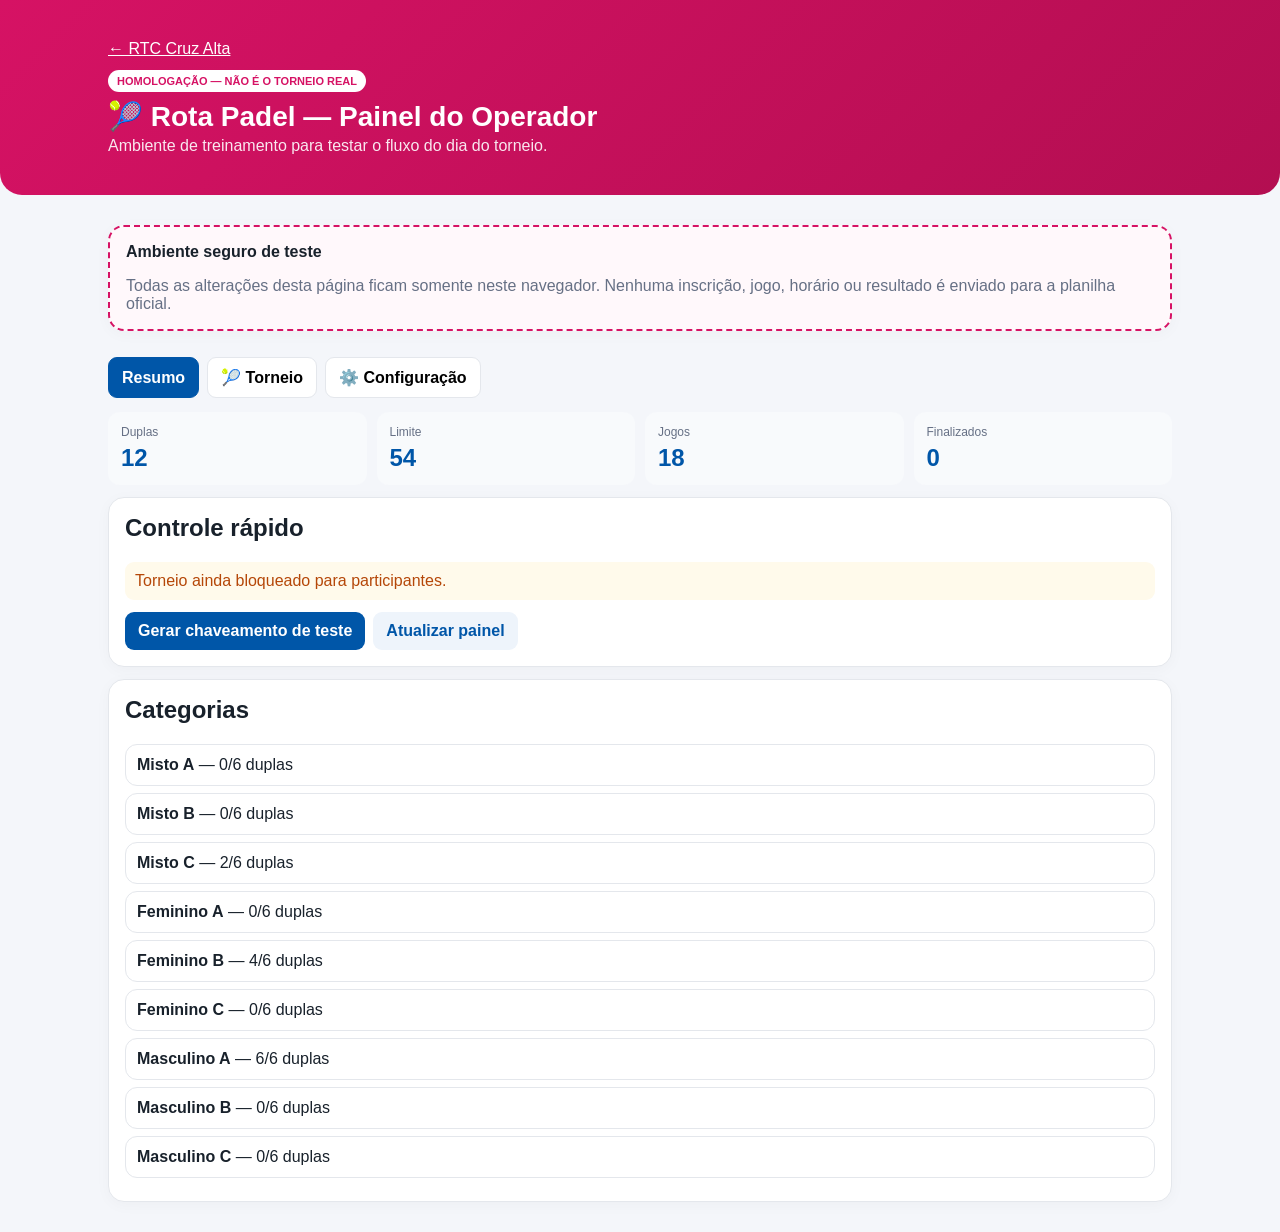
==== admin-rotapadel-homologacao.html @ 43662767 "Cria ambiente de homologação do painel Rota Padel" ====
<!DOCTYPE html>
<html lang="pt-BR">
<head>
<meta charset="UTF-8">
<meta name="viewport" content="width=device-width,initial-scale=1">
<title>Rota Padel — Homologação</title>
<style>
:root{--pink:#D61264;--blue:#0056A8;--bg:#f4f6fa;--text:#18212b;--muted:#667085;--card:#fff;--line:#e4e7ec;--ok:#067647;--warn:#b54708;--danger:#b42318}
*{box-sizing:border-box}body{margin:0;background:var(--bg);color:var(--text);font-family:Arial,sans-serif}button,input,select{font:inherit}
.wrap{max-width:1100px;margin:auto;padding:18px}.top{background:linear-gradient(135deg,var(--pink),#b30e51);color:#fff;padding:22px 18px;border-radius:0 0 22px 22px}.top h1{margin:8px 0 4px;font-size:28px}.top p{margin:0;opacity:.9}
.badge{display:inline-block;background:#fff;color:var(--pink);padding:5px 9px;border-radius:99px;font-size:11px;font-weight:800}.card{background:#fff;border:1px solid var(--line);border-radius:16px;padding:16px;margin:12px 0;box-shadow:0 3px 15px #00000008}
.grid{display:grid;grid-template-columns:repeat(4,1fr);gap:10px}.stat{background:#f8fafc;border-radius:12px;padding:13px}.stat span{display:block;color:var(--muted);font-size:12px}.stat b{display:block;color:var(--blue);font-size:24px;margin-top:5px}
.grid2{display:grid;grid-template-columns:1fr 1fr;gap:12px}label{display:block;font-size:12px;font-weight:700;margin:0 0 6px}.input,.select{width:100%;padding:11px;border:1px solid #d0d5dd;border-radius:9px;background:#fff}.btn{border:0;border-radius:9px;padding:10px 13px;background:var(--blue);color:#fff;font-weight:700;cursor:pointer}.btn.pink{background:var(--pink)}.btn.alt{background:#eef4fb;color:var(--blue)}.btn.danger{background:#fef3f2;color:var(--danger)}
.actions{display:flex;gap:8px;flex-wrap:wrap}.muted{color:var(--muted)}.notice{padding:10px;border-radius:9px;margin-top:10px}.ok{background:#ecfdf3;color:var(--ok)}.warn{background:#fffaeb;color:var(--warn)}.err{background:#fef3f2;color:var(--danger)}
.tabs{display:flex;gap:8px;overflow:auto;padding:14px 0}.tabs button{border:1px solid var(--line);background:#fff;padding:10px 13px;border-radius:9px;font-weight:700;white-space:nowrap;cursor:pointer}.tabs button.active{background:var(--blue);color:#fff;border-color:var(--blue)}
.match{border:1px solid var(--line);border-radius:12px;padding:13px;margin:9px 0}.match-top{display:flex;justify-content:space-between;gap:8px;flex-wrap:wrap}.pill{display:inline-block;padding:4px 7px;border-radius:99px;background:#eef4fb;color:var(--blue);font-size:11px;font-weight:700}.pill.ok{background:#ecfdf3;color:var(--ok)}.pill.warn{background:#fffaeb;color:var(--warn)}
.score{display:grid;grid-template-columns:1fr repeat(6,65px);gap:7px;align-items:end;margin-top:10px}.score input{width:100%}.category{border:1px solid var(--line);border-radius:12px;padding:11px;margin:7px 0}
.demo{border:2px dashed var(--pink);background:#fff8fb}.hidden{display:none!important}
@media(max-width:800px){.grid{grid-template-columns:repeat(2,1fr)}.grid2{grid-template-columns:1fr}.score{grid-template-columns:1fr 1fr 1fr}}
</style>
</head>
<body>
<header class="top"><div class="wrap">
<a href="index.html" style="color:#fff">← RTC Cruz Alta</a>
<div style="margin-top:12px"><span class="badge">HOMOLOGAÇÃO — NÃO É O TORNEIO REAL</span></div>
<h1>🎾 Rota Padel — Painel do Operador</h1>
<p>Ambiente de treinamento para testar o fluxo do dia do torneio.</p>
</div></header>

<main class="wrap">
<section class="card demo">
<strong>Ambiente seguro de teste</strong>
<p class="muted" style="margin-bottom:0">Todas as alterações desta página ficam somente neste navegador. Nenhuma inscrição, jogo, horário ou resultado é enviado para a planilha oficial.</p>
</section>

<nav class="tabs">
<button class="active" onclick="aba('inicio',this)">Resumo</button>
<button onclick="aba('torneio',this)">🎾 Torneio</button>
<button onclick="aba('config',this)">⚙️ Configuração</button>
</nav>

<section id="inicio">
<div class="grid">
<div class="stat"><span>Duplas</span><b id="totalDuplas">0</b></div>
<div class="stat"><span>Limite</span><b>54</b></div>
<div class="stat"><span>Jogos</span><b id="totalJogos">0</b></div>
<div class="stat"><span>Finalizados</span><b id="totalFinalizados">0</b></div>
</div>
<div class="card">
<h2 style="margin-top:0">Controle rápido</h2>
<div id="statusGeral" class="notice warn"></div>
<div class="actions" style="margin-top:12px">
<button class="btn" onclick="gerarChaveamento()">Gerar chaveamento de teste</button>
<button class="btn alt" onclick="carregar()">Atualizar painel</button>
</div>
<div id="geracaoMsg"></div>
</div>
<div class="card">
<h2 style="margin-top:0">Categorias</h2>
<div id="categoriasResumo"></div>
</div>
</section>

<section id="torneio" class="hidden">
<div class="card">
<div class="grid2">
<div><label>Categoria</label><select id="categoria" class="select" onchange="renderTorneio()"></select></div>
<div><label>Filtro</label><select id="fase" class="select" onchange="renderTorneio()"><option value="">Todas as fases</option><option>Chave A</option><option>Chave B</option><option>Semifinal</option><option>Final</option></select></div>
</div>
</div>

<div class="card">
<h2 style="margin:0">Classificação das chaves</h2>
<p class="muted">Simule a escolha dos classificados para as semifinais.</p>
<div class="grid2">
<div><h3>Chave A</h3><label>1º lugar</label><select id="a1" class="select"></select><label style="margin-top:8px">2º lugar</label><select id="a2" class="select"></select></div>
<div><h3>Chave B</h3><label>1º lugar</label><select id="b1" class="select"></select><label style="margin-top:8px">2º lugar</label><select id="b2" class="select"></select></div>
</div>
<div class="actions" style="margin-top:12px"><button class="btn" onclick="salvarClassificacao()">Salvar classificação</button></div>
<div id="classMsg"></div>
</div>

<div class="card">
<h2 style="margin:0">🎾 Controle das partidas</h2>
<p class="muted">Teste o fluxo: Agendado → Em jogo → Finalizado.</p>
<div id="aoVivoAdmin" class="notice warn"></div>
<div id="listaJogos"></div>
</div>
</section>

<section id="config" class="hidden">
<div class="card">
<h2 style="margin-top:0">Liberação</h2>
<label>Data e hora</label><input id="release" class="input" type="datetime-local">
<div id="releaseAtual" class="notice warn"></div>
<div class="actions" style="margin-top:10px"><button class="btn" onclick="salvarLiberacao()">Salvar</button><button class="btn alt" onclick="liberarAgora()">Liberar agora</button></div>
</div>
<div class="card">
<h2 style="margin-top:0">Teste controlado</h2>
<p class="muted">Use estes botões para preparar diferentes cenários de operação.</p>
<div class="actions">
<button class="btn alt" onclick="cenarioInicial()">Reiniciar cenário</button>
<button class="btn pink" onclick="cenarioAoVivo()">Criar partida em andamento</button>
<button class="btn alt" onclick="cenarioFinal()">Criar partida finalizada</button>
</div>
<div id="cenarioMsg"></div>
</div>
<div class="card">
<h2 style="margin-top:0">Chaveamento</h2>
<p class="muted">Zera somente os jogos de homologação. As duplas de teste permanecem.</p>
<button class="btn danger" onclick="zerarChaveamento()">Zerar jogos de teste</button>
<div id="zerarMsg"></div>
</div>
</section>
</main>

<script>
const CATEGORIAS=['Misto A','Misto B','Misto C','Feminino A','Feminino B','Feminino C','Masculino A','Masculino B','Masculino C'];
const STORAGE='rtc_rotapadel_homologacao_v1';
let estado={duplas:[],jogos:[],release:null};

function esc(s){return String(s??'').replace(/[&<>"']/g,m=>({'&':'&amp;','<':'&lt;','>':'&gt;','"':'&quot;',"'":'&#039;'}[m]));}
function salvar(){localStorage.setItem(STORAGE,JSON.stringify(estado));}
function carregar(){const salvo=localStorage.getItem(STORAGE);if(salvo){try{estado=JSON.parse(salvo)}catch(e){}}if(!estado.duplas?.length)cenarioInicial(false);renderResumo();renderTorneio();renderConfig();}
function aba(id,b){document.querySelectorAll('main>section[id]').forEach(x=>x.classList.add('hidden'));document.getElementById(id).classList.remove('hidden');document.querySelectorAll('.tabs button').forEach(x=>x.classList.remove('active'));b.classList.add('active');if(id==='torneio')renderTorneio();}
function msg(id,text,tipo='ok'){const e=document.getElementById(id);if(!e)return;e.className='notice '+tipo;e.textContent=text;}

function cenarioInicial(mostrar=true){
  estado={
    release:new Date(Date.now()+30*60*1000).toISOString(),
    duplas:[
      {id:'H001',categoriaCompleta:'Masculino A',nome:'João / Pedro'},
      {id:'H002',categoriaCompleta:'Masculino A',nome:'Lucas / Rafael'},
      {id:'H003',categoriaCompleta:'Masculino A',nome:'Bruno / Diego'},
      {id:'H004',categoriaCompleta:'Masculino A',nome:'Caio / André'},
      {id:'H005',categoriaCompleta:'Masculino A',nome:'Felipe / Vitor'},
      {id:'H006',categoriaCompleta:'Masculino A',nome:'Gustavo / Matheus'},
      {id:'H007',categoriaCompleta:'Feminino B',nome:'Ana / Bia'},
      {id:'H008',categoriaCompleta:'Feminino B',nome:'Clara / Dani'},
      {id:'H009',categoriaCompleta:'Feminino B',nome:'Julia / Luiza'},
      {id:'H010',categoriaCompleta:'Feminino B',nome:'Marina / Carol'},
      {id:'H011',categoriaCompleta:'Misto C',nome:'Nina / Eduardo'},
      {id:'H012',categoriaCompleta:'Misto C',nome:'Paula / Henrique'}
    ],
    jogos:[],
    release:new Date(Date.now()+30*60*1000).toISOString()
  };
  gerarJogosMock(false);
  salvar();carregar();
  if(mostrar)msg('cenarioMsg','Cenário reiniciado com dados fictícios.');
}

function gerarJogosMock(salvarEstado=true){
  const novas=[];
  const grupos=['Masculino A','Feminino B','Misto C'];
  grupos.forEach(cat=>{
    const ds=estado.duplas.filter(d=>d.categoriaCompleta===cat);
    if(ds.length<4)return;
    const a=ds.slice(0,3),b=ds.slice(3,6);
    let ordem=1;
    [[a[0],a[1]],[a[0],a[2]],[a[1],a[2]]].forEach(p=>novas.push(jogo(cat,'Chave A',ordem++,p[0],p[1],1)));
    [[b[0],b[1]],[b[0],b[2]],[b[1],b[2]]].forEach(p=>novas.push(jogo(cat,'Chave B',ordem++,p[0],p[1],1)));
    novas.push(jogo(cat,'Semifinal',1,null,null,2));
    novas.push(jogo(cat,'Semifinal',2,null,null,2));
    novas.push(jogo(cat,'Final',1,null,null,3));
  });
  estado.jogos=novas;
  if(salvarEstado)salvar();
}
function jogo(cat,fase,ordem,d1,d2,dias){
  const base=new Date();base.setHours(base.getHours()+dias*2+ordem);
  return {id:'HJ-'+cat.replace(/\W/g,'')+'-'+fase.replace(/\W/g,'')+'-'+ordem,categoria:cat,fase,ordem,dataHora:base.toISOString(),quadra:'Quadra '+((ordem%3)+1),dupla1:d1?.nome||'',dupla2:d2?.nome||'',status:'Agendado',set1A:'',set1B:'',set2A:'',set2B:'',set3A:'',set3B:''};
}
function gerarChaveamento(){gerarJogosMock();msg('geracaoMsg','Chaveamento de homologação gerado. Nada foi enviado ao sistema oficial.');carregar();}
function zerarChaveamento(){if(!confirm('Zerar somente os jogos de homologação?'))return;estado.jogos=[];salvar();msg('zerarMsg','Jogos de teste zerados.');carregar();}
function renderResumo(){
  document.getElementById('totalDuplas').textContent=estado.duplas.length;
  document.getElementById('totalJogos').textContent=estado.jogos.length;
  document.getElementById('totalFinalizados').textContent=estado.jogos.filter(j=>j.status==='Finalizado').length;
  const liberado=estado.release&&new Date(estado.release)<=new Date();
  msg('statusGeral',liberado?'Torneio liberado para os participantes.':'Torneio ainda bloqueado para participantes.',liberado?'ok':'warn');
  document.getElementById('categoriasResumo').innerHTML=CATEGORIAS.map(c=>{const n=estado.duplas.filter(d=>d.categoriaCompleta===c).length;return '<div class="category"><b>'+esc(c)+'</b> — '+n+'/6 duplas</div>'}).join('');
}
function jogosCat(cat){return estado.jogos.filter(j=>j.categoria===cat).sort((a,b)=>Number(a.ordem)-Number(b.ordem));}
function duplasGrupo(cat,fase){const n=[];jogosCat(cat).filter(j=>j.fase===fase).forEach(j=>[j.dupla1,j.dupla2].forEach(x=>{if(x&&!/^1º|^2º|^Vencedor/.test(String(x))&&!n.includes(x))n.push(x)}));return n;}
function fill(id,opts,val){const e=document.getElementById(id);e.innerHTML='<option value="">Selecione...</option>'+opts.map(x=>'<option value="'+esc(x)+'">'+esc(x)+'</option>').join('');if(val)e.value=val;}
function renderTorneio(){
  const c=document.getElementById('categoria');
  if(!c.options.length)c.innerHTML=CATEGORIAS.map(x=>'<option>'+esc(x)+'</option>').join('');
  const cat=c.value||CATEGORIAS[0];c.value=cat;
  const jogos=jogosCat(cat),a=duplasGrupo(cat,'Chave A'),b=duplasGrupo(cat,'Chave B');
  fill('a1',a);fill('a2',a);fill('b1',b);fill('b2',b);
  const aoVivo=jogos.filter(j=>j.status==='Em jogo');
  document.getElementById('aoVivoAdmin').className='notice '+(aoVivo.length?'warn':'ok');
  document.getElementById('aoVivoAdmin').innerHTML=aoVivo.length?'<b>🔴 Agora em quadra</b><br>'+aoVivo.map(j=>esc(j.quadra)+' — '+esc(j.dupla1)+' × '+esc(j.dupla2)).join('<br>'):'🟢 Nenhuma partida em quadra nesta categoria.';
  const fase=document.getElementById('fase').value,lista=jogos.filter(j=>!fase||j.fase===fase);
  document.getElementById('listaJogos').innerHTML=lista.length?lista.map(j=>cardJogo(j)).join(''):'<p class="muted">Nenhum jogo nesta categoria.</p>';
}
function localDate(v){if(!v)return'';const d=new Date(v);if(isNaN(d))return'';const p=n=>String(n).padStart(2,'0');return d.getFullYear()+'-'+p(d.getMonth()+1)+'-'+p(d.getDate())+'T'+p(d.getHours())+':'+p(d.getMinutes());}
function cardJogo(j){
 return '<div class="match"><div class="match-top"><span class="pill">'+esc(j.fase)+' · Jogo '+esc(j.ordem)+'</span><span class="pill '+(j.status==='Finalizado'?'ok':j.status==='Em jogo'?'warn':'')+'">'+esc(j.status)+'</span></div><div style="font-size:17px;font-weight:700;margin:9px 0">'+esc(j.dupla1||'A definir')+'<br><span class="muted">×</span><br>'+esc(j.dupla2||'A definir')+'</div><div class="grid2"><div><label>Horário</label><input id="dt_'+esc(j.id)+'" class="input" type="datetime-local" value="'+localDate(j.dataHora)+'"></div><div><label>Quadra</label><input id="qd_'+esc(j.id)+'" class="input" value="'+esc(j.quadra||'')+'"></div></div><div class="score"><div><label>Status</label><select id="st_'+esc(j.id)+'" class="select"><option>Agendado</option><option>Em jogo</option><option>Finalizado</option></select></div><div><label>1A</label><input id="s1a_'+esc(j.id)+'" class="input" value="'+esc(j.set1A)+'"></div><div><label>1B</label><input id="s1b_'+esc(j.id)+'" class="input" value="'+esc(j.set1B)+'"></div><div><label>2A</label><input id="s2a_'+esc(j.id)+'" class="input" value="'+esc(j.set2A)+'"></div><div><label>2B</label><input id="s2b_'+esc(j.id)+'" class="input" value="'+esc(j.set2B)+'"></div><div><label>3A</label><input id="s3a_'+esc(j.id)+'" class="input" value="'+esc(j.set3A)+'"></div><div><label>3B</label><input id="s3b_'+esc(j.id)+'" class="input" value="'+esc(j.set3B)+'"></div></div><div class="actions" style="margin-top:9px"><button class="btn" data-id="'+esc(j.id)+'" onclick="salvarJogo(this.dataset.id)">Salvar jogo</button></div></div>';
}
function salvarJogo(id){
  const j=estado.jogos.find(x=>x.id===id);if(!j)return;
  const g=x=>document.getElementById(x+id)?.value.trim()||'';
  const status=document.getElementById('st_'+id).value,quadra=document.getElementById('qd_'+id).value.trim();
  if(status==='Em jogo'&&!quadra){alert('Informe a quadra antes de colocar a partida em jogo.');return;}
  const sets=[[g('s1a_'),g('s1b_')],[g('s2a_'),g('s2b_')],[g('s3a_'),g('s3b_')]];
  if(status==='Finalizado'){
    const completos=sets.filter(s=>s[0]!==''||s[1]!=='');
    if(completos.length<2||completos.some(s=>s[0]===''||s[1]==='')){alert('Informe pelo menos 2 sets completos.');return;}
    let a=0,b=0;for(const s of completos){const x=Number(s[0]),y=Number(s[1]);if(!Number.isFinite(x)||!Number.isFinite(y)||x===y){alert('Confira os placares dos sets.');return}x>y?a++:b++}
    if(a<2&&b<2){alert('A partida precisa ter um vencedor por 2 sets.');return}
    if(a>=2&&b>=2){alert('Placar inválido: há dois vencedores.');return}
  }
  if(status==='Em jogo'){const ocupada=estado.jogos.find(x=>x.id!==id&&x.categoria===j.categoria&&x.status==='Em jogo'&&String(x.quadra).toLowerCase()===quadra.toLowerCase());if(ocupada){alert('Essa quadra já está ocupada.');return}}
  j.status=status;j.quadra=quadra;j.dataHora=document.getElementById('dt_'+id).value;
  j.set1A=g('s1a_');j.set1B=g('s1b_');j.set2A=g('s2a_');j.set2B=g('s2b_');j.set3A=g('s3a_');j.set3B=g('s3b_');
  salvar();renderResumo();renderTorneio();msg('geracaoMsg','Jogo atualizado no ambiente de homologação.'); 
}
function salvarClassificacao(){const cat=document.getElementById('categoria').value,a1=document.getElementById('a1').value,a2=document.getElementById('a2').value,b1=document.getElementById('b1').value,b2=document.getElementById('b2').value;if(!a1||!a2||!b1||!b2){msg('classMsg','Preencha os quatro classificados.','err');return}if(a1===a2||b1===b2){msg('classMsg','1º e 2º da mesma chave não podem ser a mesma dupla.','err');return}const sf=estado.jogos.filter(j=>j.categoria===cat&&j.fase==='Semifinal');if(sf.length<2){msg('classMsg','Gere o chaveamento primeiro.','err');return}sf[0].dupla1=a1;sf[0].dupla2=b2;sf[1].dupla1=b1;sf[1].dupla2=a2;salvar();msg('classMsg','Classificação salva e semifinais preenchidas.');renderTorneio();}
function salvarLiberacao(){const v=document.getElementById('release').value;if(!v)return alert('Informe a data e hora.');estado.release=new Date(v).toISOString();salvar();renderResumo();renderConfig();}
function liberarAgora(){estado.release=new Date().toISOString();salvar();renderResumo();renderConfig();msg('releaseAtual','Torneio liberado agora no ambiente de homologação.','ok');}
function renderConfig(){if(!estado.release)return;const d=new Date(estado.release);document.getElementById('release').value=localDate(d);document.getElementById('releaseAtual').textContent='Atual: '+d.toLocaleString('pt-BR');}
function cenarioAoVivo(){const j=estado.jogos.find(x=>x.categoria==='Masculino A'&&x.fase==='Chave A');if(!j)return;j.status='Em jogo';j.quadra='Quadra 1';salvar();renderResumo();renderTorneio();msg('cenarioMsg','Cenário criado: uma partida está em jogo na Quadra 1.');}
function cenarioFinal(){const j=estado.jogos.find(x=>x.categoria==='Masculino A'&&x.fase==='Chave A');if(!j)return;j.status='Finalizado';j.quadra='Quadra 1';j.set1A='6';j.set1B='3';j.set2A='6';j.set2B='4';j.set3A='';j.set3B='';salvar();renderResumo();renderTorneio();msg('cenarioMsg','Cenário criado: partida finalizada com 2 sets a 0.');}

carregar();
</script>
</body>
</html>
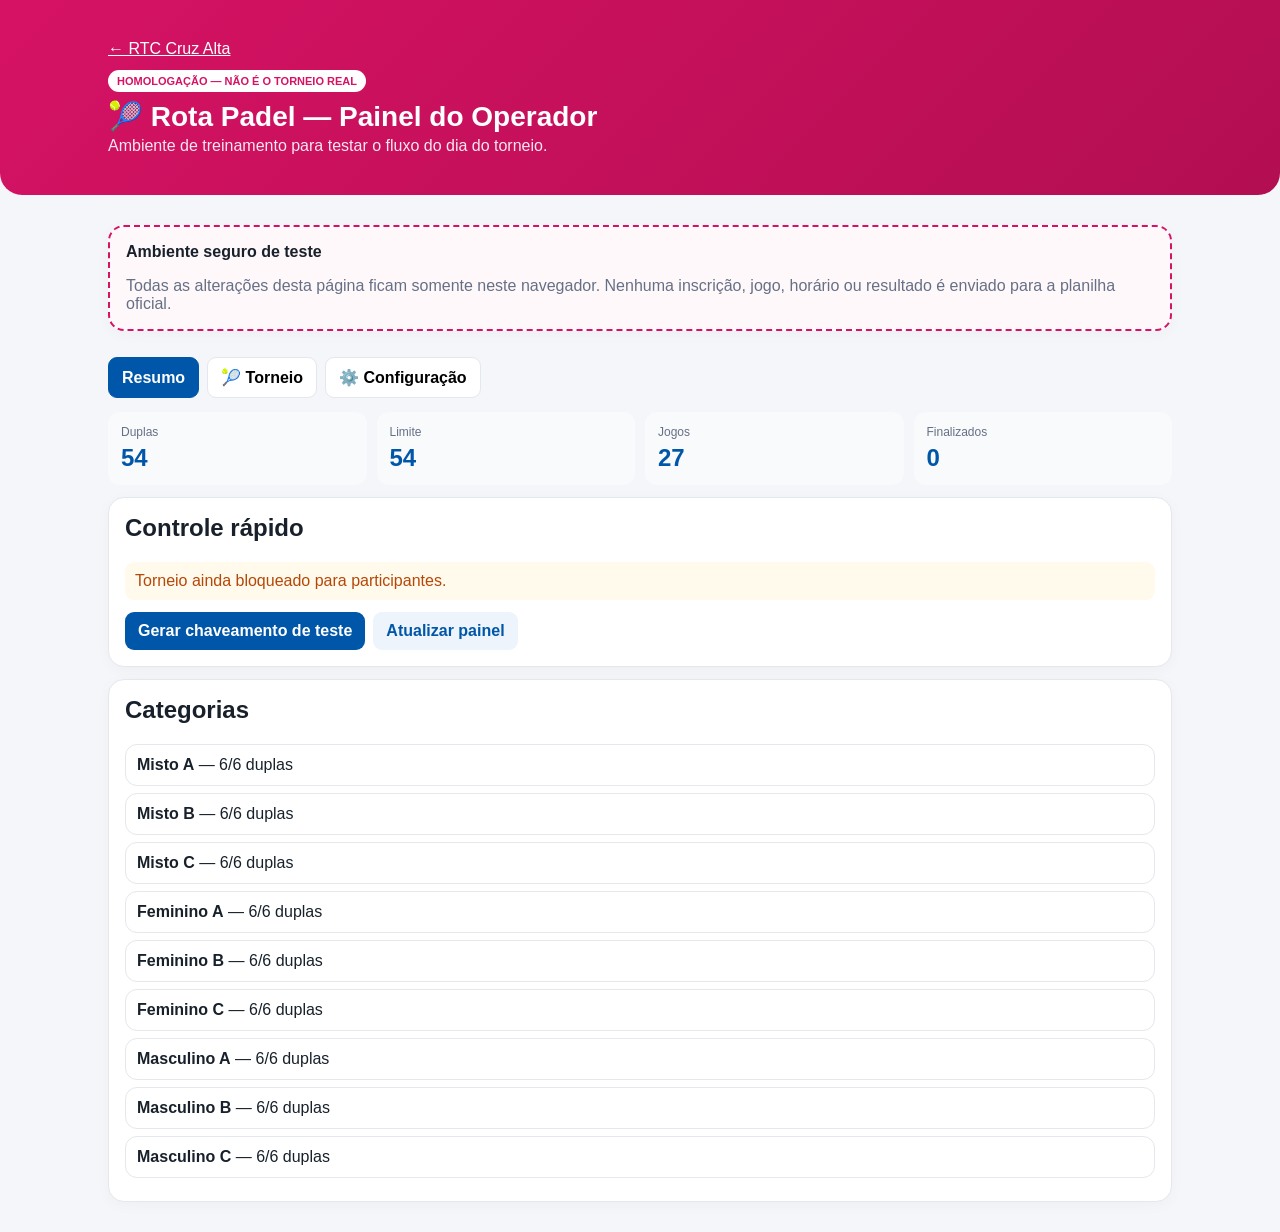
==== commit 3e42f986: "Preenche homologacao com 54 duplas" ====
--- a/admin-rotapadel-homologacao.html
+++ b/admin-rotapadel-homologacao.html
@@ -126,30 +126,44 @@
 function msg(id,text,tipo='ok'){const e=document.getElementById(id);if(!e)return;e.className='notice '+tipo;e.textContent=text;}
 
 function cenarioInicial(mostrar=true){
+  const nomesPorCategoria={
+    'Misto A':['Alex / Bruno','Carlos / Daniel','Edu / Felipe','Gustavo / Henrique','Igor / João','Kaique / Lucas'],
+    'Misto B':['Marcelo / Nina','Otávio / Paula','Rafael / Sofia','Thiago / Valentina','Wesley / Yasmin','André / Beatriz'],
+    'Misto C':['Caio / Clara','Diego / Elisa','Fábio / Gabriela','Hugo / Isabela','Julio / Laura','Murilo / Manuela'],
+    'Feminino A':['Amanda / Bianca','Camila / Débora','Eduarda / Fernanda','Gabriela / Helena','Isadora / Júlia','Larissa / Mariana'],
+    'Feminino B':['Ana / Bia','Clara / Dani','Julia / Luiza','Marina / Carol','Paula / Renata','Sofia / Vitória'],
+    'Feminino C':['Alice / Bruna','Cecília / Diana','Evelyn / Flávia','Giovana / Heloísa','Ingrid / Karina','Letícia / Natália'],
+    'Masculino A':['João / Pedro','Lucas / Rafael','Bruno / Diego','Caio / André','Felipe / Vitor','Gustavo / Matheus'],
+    'Masculino B':['Arthur / Bernardo','Cauã / Davi','Enzo / Gabriel','Heitor / Isaac','Miguel / Nicolas','Otávio / Pietro'],
+    'Masculino C':['Alan / Alex','Breno / César','Danilo / Everton','Fernando / Guilherme','Henrique / Ícaro','Jeferson / Kauã']
+  };
+
+  let contador=1;
+  const duplas=[];
+  CATEGORIAS.forEach(cat=>{
+    (nomesPorCategoria[cat]||[]).forEach(nome=>{
+      duplas.push({
+        id:'H'+String(contador++).padStart(3,'0'),
+        categoriaCompleta:cat,
+        nome
+      });
+    });
+  });
+
   estado={
     release:new Date(Date.now()+30*60*1000).toISOString(),
-    duplas:[
-      {id:'H001',categoriaCompleta:'Masculino A',nome:'João / Pedro'},
-      {id:'H002',categoriaCompleta:'Masculino A',nome:'Lucas / Rafael'},
-      {id:'H003',categoriaCompleta:'Masculino A',nome:'Bruno / Diego'},
-      {id:'H004',categoriaCompleta:'Masculino A',nome:'Caio / André'},
-      {id:'H005',categoriaCompleta:'Masculino A',nome:'Felipe / Vitor'},
-      {id:'H006',categoriaCompleta:'Masculino A',nome:'Gustavo / Matheus'},
-      {id:'H007',categoriaCompleta:'Feminino B',nome:'Ana / Bia'},
-      {id:'H008',categoriaCompleta:'Feminino B',nome:'Clara / Dani'},
-      {id:'H009',categoriaCompleta:'Feminino B',nome:'Julia / Luiza'},
-      {id:'H010',categoriaCompleta:'Feminino B',nome:'Marina / Carol'},
-      {id:'H011',categoriaCompleta:'Misto C',nome:'Nina / Eduardo'},
-      {id:'H012',categoriaCompleta:'Misto C',nome:'Paula / Henrique'}
-    ],
-    jogos:[],
-    release:new Date(Date.now()+30*60*1000).toISOString()
+    duplas,
+    jogos:[]
   };
+
   gerarJogosMock(false);
-  salvar();carregar();
-  if(mostrar)msg('cenarioMsg','Cenário reiniciado com dados fictícios.');
-}
-
+  salvar();
+  renderResumo();
+  renderTorneio();
+  renderConfig();
+
+  if(mostrar)msg('cenarioMsg','Cenário reiniciado com 54/54 duplas preenchidas — 6 em cada categoria.');
+}
 function gerarJogosMock(salvarEstado=true){
   const novas=[];
   const grupos=['Masculino A','Feminino B','Misto C'];
